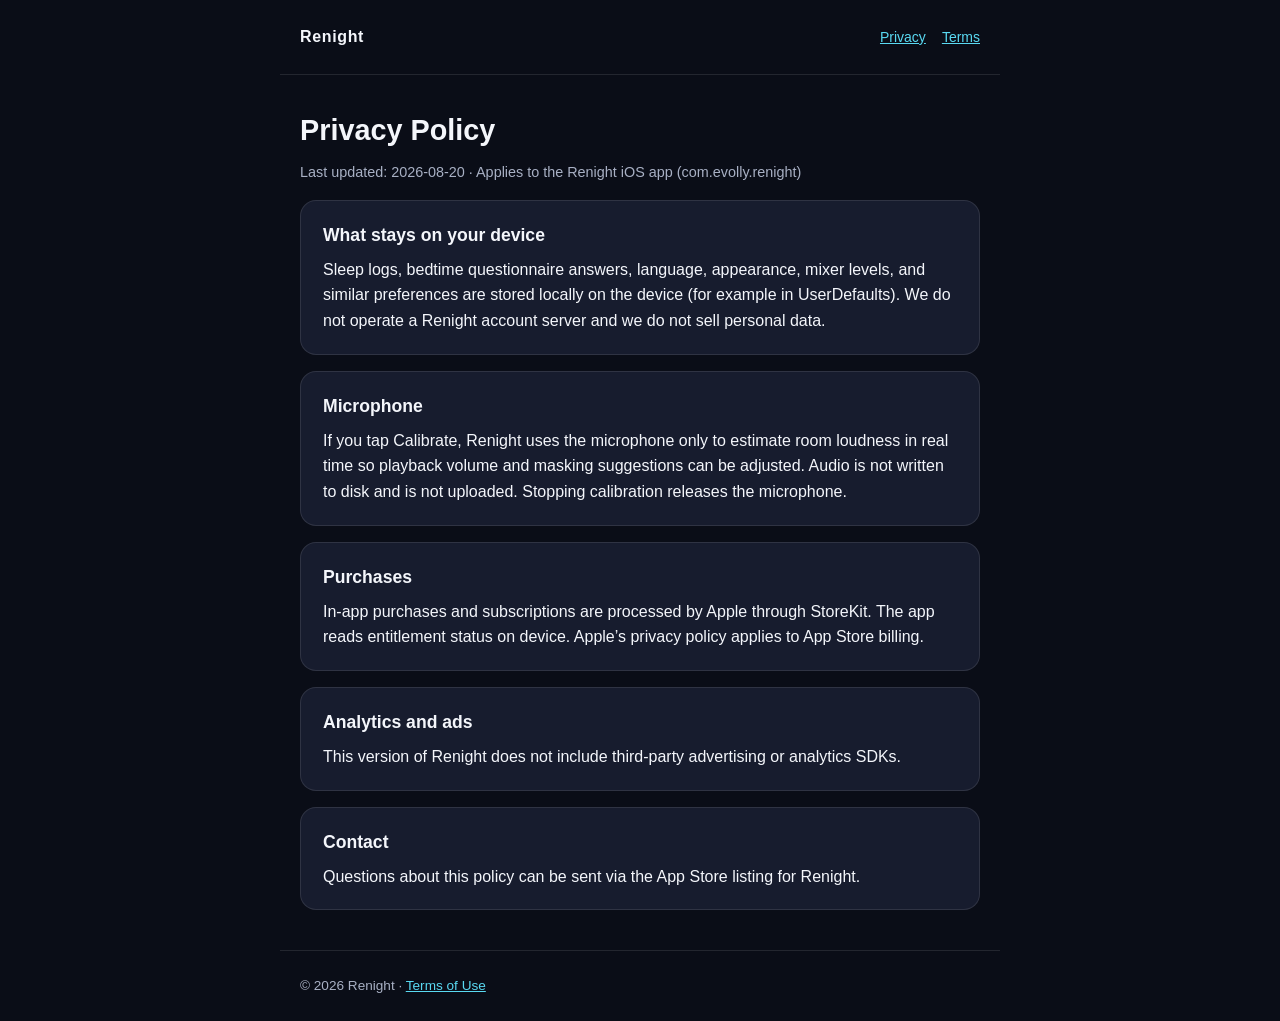
==== privacy.html @ 6c36dea8 "Add Renight privacy policy and terms for GitHub Pages" ====
<!DOCTYPE html>
<html lang="en">
<head>
  <meta charset="utf-8">
  <meta name="viewport" content="width=device-width, initial-scale=1">
  <title>Renight Privacy Policy</title>
  <link rel="stylesheet" href="style.css">
</head>
<body>
  <header>
    <a class="brand" href="./">Renight</a>
    <nav>
      <a href="privacy.html">Privacy</a>
      <a href="terms.html">Terms</a>
    </nav>
  </header>
  <main>
    <h1>Privacy Policy</h1>
    <p class="meta">Last updated: 2026-08-20 · Applies to the Renight iOS app (com.evolly.renight)</p>

    <section class="card">
      <h2>What stays on your device</h2>
      <p>Sleep logs, bedtime questionnaire answers, language, appearance, mixer levels, and similar preferences are stored locally on the device (for example in UserDefaults). We do not operate a Renight account server and we do not sell personal data.</p>
    </section>

    <section class="card">
      <h2>Microphone</h2>
      <p>If you tap Calibrate, Renight uses the microphone only to estimate room loudness in real time so playback volume and masking suggestions can be adjusted. Audio is not written to disk and is not uploaded. Stopping calibration releases the microphone.</p>
    </section>

    <section class="card">
      <h2>Purchases</h2>
      <p>In-app purchases and subscriptions are processed by Apple through StoreKit. The app reads entitlement status on device. Apple’s privacy policy applies to App Store billing.</p>
    </section>

    <section class="card">
      <h2>Analytics and ads</h2>
      <p>This version of Renight does not include third-party advertising or analytics SDKs.</p>
    </section>

    <section class="card">
      <h2>Contact</h2>
      <p>Questions about this policy can be sent via the App Store listing for Renight.</p>
    </section>
  </main>
  <footer>© 2026 Renight · <a href="terms.html">Terms of Use</a></footer>
</body>
</html>
---- style.css ----
:root {
  --bg: #0a0d17;
  --card: #171c2e;
  --text: #f4f6fb;
  --muted: #a8b0c4;
  --accent: #59d9f2;
  --line: rgba(255, 255, 255, 0.1);
}
* { box-sizing: border-box; }
html, body {
  margin: 0;
  background: var(--bg);
  color: var(--text);
  font-family: -apple-system, BlinkMacSystemFont, "Segoe UI", sans-serif;
  line-height: 1.6;
}
body { min-height: 100vh; }
a { color: var(--accent); }
header, main, footer {
  max-width: 720px;
  margin: 0 auto;
  padding: 24px 20px;
}
header {
  display: flex;
  align-items: baseline;
  justify-content: space-between;
  gap: 16px;
  border-bottom: 1px solid var(--line);
}
nav { display: flex; gap: 16px; font-size: 14px; }
.brand { font-weight: 650; letter-spacing: 0.04em; color: var(--text); text-decoration: none; }
h1 { font-size: 1.8rem; margin: 8px 0 8px; }
.meta { color: var(--muted); font-size: 0.9rem; }
.card {
  background: var(--card);
  border: 1px solid var(--line);
  border-radius: 16px;
  padding: 20px 22px;
  margin: 16px 0;
}
h2 { font-size: 1.1rem; margin: 0 0 8px; }
p { margin: 0 0 12px; color: var(--text); }
.card p:last-child { margin-bottom: 0; }
footer { color: var(--muted); font-size: 0.85rem; border-top: 1px solid var(--line); }
.links { display: grid; gap: 12px; margin-top: 24px; }
.links a {
  display: block;
  background: var(--card);
  border: 1px solid var(--line);
  border-radius: 14px;
  padding: 16px 18px;
  text-decoration: none;
  color: var(--text);
}
.links a span { display: block; color: var(--muted); font-size: 0.9rem; margin-top: 4px; }
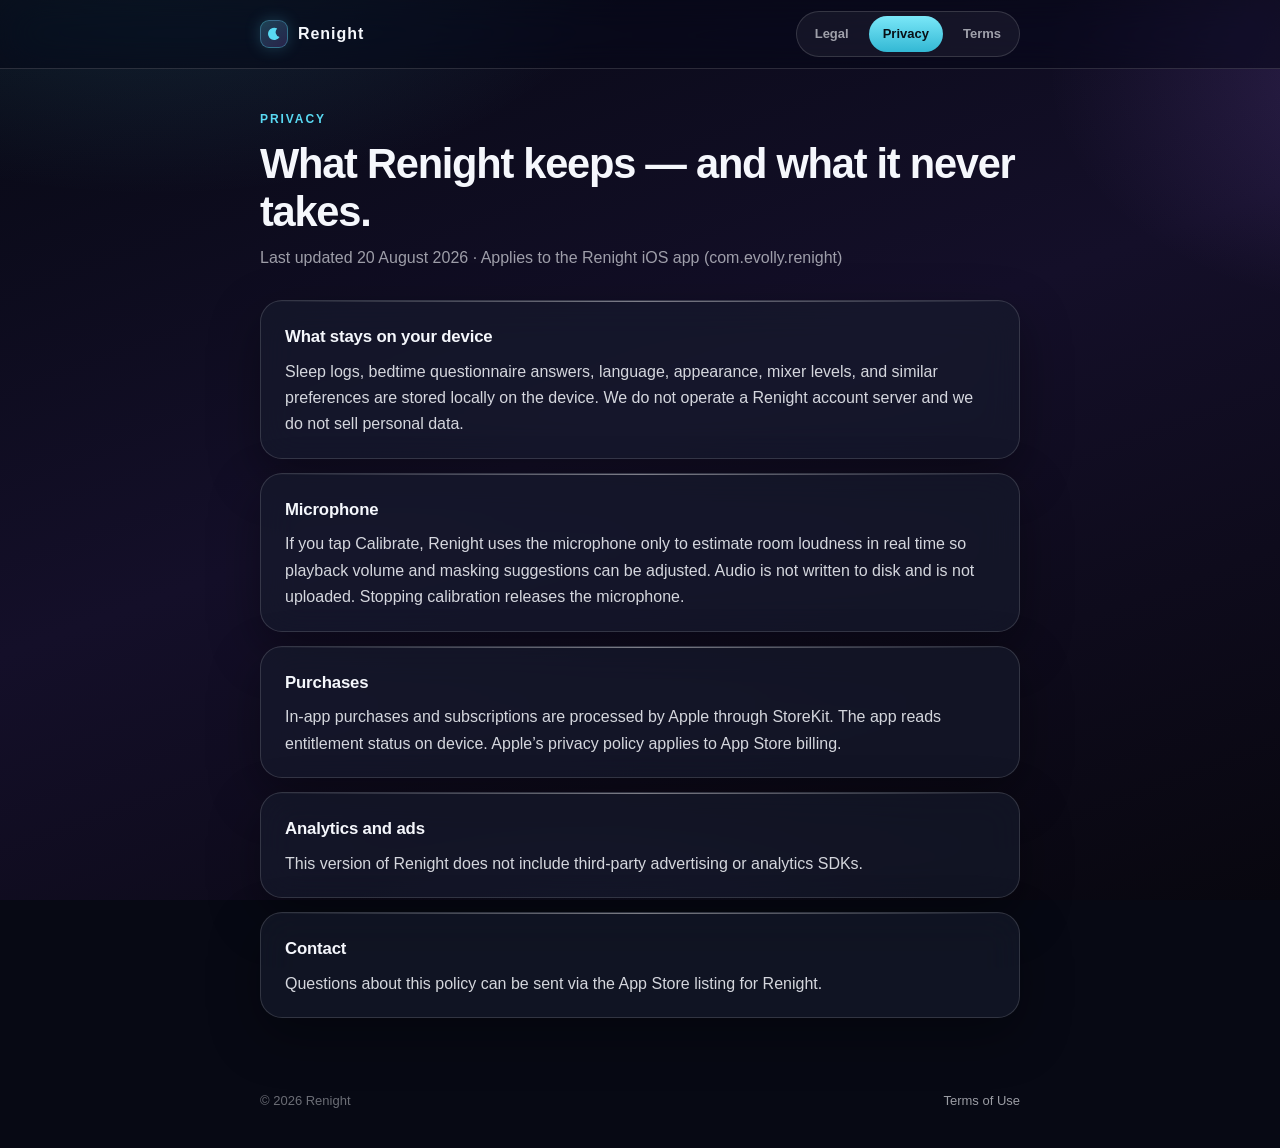
==== commit f0dc6b22: "Restyle legal pages to match Renight glass UI" ====
--- a/privacy.html
+++ b/privacy.html
@@ -7,42 +7,58 @@
   <link rel="stylesheet" href="style.css">
 </head>
 <body>
-  <header>
-    <a class="brand" href="./">Renight</a>
-    <nav>
-      <a href="privacy.html">Privacy</a>
-      <a href="terms.html">Terms</a>
-    </nav>
+  <header class="top">
+    <div class="top-inner">
+      <a class="brand" href="./">
+        <span class="mark" aria-hidden="true">
+          <svg width="16" height="16" viewBox="0 0 16 16" fill="none">
+            <path d="M11.2 2.4A6.2 6.2 0 1 0 13.6 11 5.1 5.1 0 0 1 11.2 2.4Z" fill="#59D9F2"/>
+          </svg>
+        </span>
+        Renight
+      </a>
+      <nav>
+        <a href="./">Legal</a>
+        <a href="privacy.html" class="active">Privacy</a>
+        <a href="terms.html">Terms</a>
+      </nav>
+    </div>
   </header>
+
   <main>
-    <h1>Privacy Policy</h1>
-    <p class="meta">Last updated: 2026-08-20 · Applies to the Renight iOS app (com.evolly.renight)</p>
-
-    <section class="card">
-      <h2>What stays on your device</h2>
-      <p>Sleep logs, bedtime questionnaire answers, language, appearance, mixer levels, and similar preferences are stored locally on the device (for example in UserDefaults). We do not operate a Renight account server and we do not sell personal data.</p>
+    <section class="hero">
+      <div class="kicker">Privacy</div>
+      <h1>What Renight keeps — and what it never takes.</h1>
+      <p class="meta">Last updated 20 August 2026 · Applies to the Renight iOS app (com.evolly.renight)</p>
     </section>
 
-    <section class="card">
-      <h2>Microphone</h2>
-      <p>If you tap Calibrate, Renight uses the microphone only to estimate room loudness in real time so playback volume and masking suggestions can be adjusted. Audio is not written to disk and is not uploaded. Stopping calibration releases the microphone.</p>
-    </section>
+    <div class="stack">
+      <section class="card">
+        <h2>What stays on your device</h2>
+        <p>Sleep logs, bedtime questionnaire answers, language, appearance, mixer levels, and similar preferences are stored locally on the device. We do not operate a Renight account server and we do not sell personal data.</p>
+      </section>
+      <section class="card">
+        <h2>Microphone</h2>
+        <p>If you tap Calibrate, Renight uses the microphone only to estimate room loudness in real time so playback volume and masking suggestions can be adjusted. Audio is not written to disk and is not uploaded. Stopping calibration releases the microphone.</p>
+      </section>
+      <section class="card">
+        <h2>Purchases</h2>
+        <p>In-app purchases and subscriptions are processed by Apple through StoreKit. The app reads entitlement status on device. Apple’s privacy policy applies to App Store billing.</p>
+      </section>
+      <section class="card">
+        <h2>Analytics and ads</h2>
+        <p>This version of Renight does not include third-party advertising or analytics SDKs.</p>
+      </section>
+      <section class="card">
+        <h2>Contact</h2>
+        <p>Questions about this policy can be sent via the App Store listing for Renight.</p>
+      </section>
+    </div>
+  </main>
 
-    <section class="card">
-      <h2>Purchases</h2>
-      <p>In-app purchases and subscriptions are processed by Apple through StoreKit. The app reads entitlement status on device. Apple’s privacy policy applies to App Store billing.</p>
-    </section>
-
-    <section class="card">
-      <h2>Analytics and ads</h2>
-      <p>This version of Renight does not include third-party advertising or analytics SDKs.</p>
-    </section>
-
-    <section class="card">
-      <h2>Contact</h2>
-      <p>Questions about this policy can be sent via the App Store listing for Renight.</p>
-    </section>
-  </main>
-  <footer>© 2026 Renight · <a href="terms.html">Terms of Use</a></footer>
+  <footer class="site-foot">
+    <span>© 2026 Renight</span>
+    <a href="terms.html">Terms of Use</a>
+  </footer>
 </body>
 </html>
--- a/style.css
+++ b/style.css
@@ -1,56 +1,242 @@
 :root {
-  --bg: #0a0d17;
-  --card: #171c2e;
-  --text: #f4f6fb;
-  --muted: #a8b0c4;
+  --bg-1: #070914;
+  --bg-2: #140f29;
+  --bg-3: #08070f;
+  --glass: rgba(23, 28, 46, 0.62);
+  --glass-strong: rgba(18, 22, 38, 0.82);
+  --text: #f5f7fc;
+  --muted: rgba(245, 247, 252, 0.62);
+  --faint: rgba(245, 247, 252, 0.42);
   --accent: #59d9f2;
-  --line: rgba(255, 255, 255, 0.1);
-}
+  --accent-deep: #33b8d4;
+  --violet: #ad73fa;
+  --gold: #fac759;
+  --stroke: rgba(255, 255, 255, 0.14);
+  --shadow: 0 18px 50px rgba(0, 0, 0, 0.35);
+  --radius: 22px;
+  --max: 760px;
+}
+
 * { box-sizing: border-box; }
+
 html, body {
   margin: 0;
-  background: var(--bg);
+  min-height: 100%;
   color: var(--text);
-  font-family: -apple-system, BlinkMacSystemFont, "Segoe UI", sans-serif;
-  line-height: 1.6;
-}
-body { min-height: 100vh; }
-a { color: var(--accent); }
-header, main, footer {
-  max-width: 720px;
+  font-family: "SF Pro Text", "SF Pro Display", -apple-system, BlinkMacSystemFont, "Segoe UI", sans-serif;
+  line-height: 1.65;
+  background: var(--bg-1);
+}
+
+body {
+  background:
+    radial-gradient(900px 520px at 12% -10%, rgba(89, 217, 242, 0.16), transparent 55%),
+    radial-gradient(720px 480px at 110% 8%, rgba(173, 115, 250, 0.18), transparent 50%),
+    radial-gradient(700px 500px at 50% 120%, rgba(115, 140, 250, 0.12), transparent 55%),
+    linear-gradient(160deg, var(--bg-1), var(--bg-2) 48%, var(--bg-3));
+  background-attachment: fixed;
+}
+
+.wrap {
+  width: min(var(--max), calc(100% - 32px));
   margin: 0 auto;
-  padding: 24px 20px;
-}
-header {
-  display: flex;
-  align-items: baseline;
+}
+
+.top {
+  position: sticky;
+  top: 0;
+  z-index: 10;
+  backdrop-filter: blur(22px) saturate(140%);
+  -webkit-backdrop-filter: blur(22px) saturate(140%);
+  background: rgba(7, 9, 20, 0.55);
+  border-bottom: 1px solid var(--stroke);
+}
+
+.top-inner {
+  width: min(var(--max), calc(100% - 32px));
+  margin: 0 auto;
+  display: flex;
+  align-items: center;
   justify-content: space-between;
   gap: 16px;
-  border-bottom: 1px solid var(--line);
-}
-nav { display: flex; gap: 16px; font-size: 14px; }
-.brand { font-weight: 650; letter-spacing: 0.04em; color: var(--text); text-decoration: none; }
-h1 { font-size: 1.8rem; margin: 8px 0 8px; }
-.meta { color: var(--muted); font-size: 0.9rem; }
+  min-height: 68px;
+}
+
+.brand {
+  display: flex;
+  align-items: center;
+  gap: 10px;
+  color: var(--text);
+  text-decoration: none;
+  font-weight: 650;
+  letter-spacing: 0.06em;
+}
+
+.mark {
+  width: 28px;
+  height: 28px;
+  display: grid;
+  place-items: center;
+  border-radius: 9px;
+  background: linear-gradient(145deg, rgba(89, 217, 242, 0.25), rgba(173, 115, 250, 0.2));
+  border: 1px solid rgba(89, 217, 242, 0.35);
+  box-shadow: 0 0 16px rgba(89, 217, 242, 0.22);
+}
+
+.mark svg { display: block; }
+
+nav {
+  display: flex;
+  gap: 6px;
+  padding: 4px;
+  border-radius: 999px;
+  background: rgba(255, 255, 255, 0.05);
+  border: 1px solid var(--stroke);
+}
+
+nav a {
+  color: var(--muted);
+  text-decoration: none;
+  font-size: 13px;
+  font-weight: 550;
+  padding: 7px 14px;
+  border-radius: 999px;
+}
+
+nav a:hover { color: var(--text); }
+nav a.active {
+  color: #081016;
+  background: linear-gradient(180deg, #7ae7f8, var(--accent-deep));
+}
+
+main {
+  width: min(var(--max), calc(100% - 32px));
+  margin: 0 auto;
+  padding: 36px 0 72px;
+}
+
+.hero {
+  margin-bottom: 28px;
+}
+
+.kicker {
+  display: inline-flex;
+  align-items: center;
+  gap: 8px;
+  color: var(--accent);
+  font-size: 12px;
+  font-weight: 650;
+  letter-spacing: 0.16em;
+  text-transform: uppercase;
+  margin-bottom: 10px;
+}
+
+h1 {
+  margin: 0 0 10px;
+  font-size: clamp(1.9rem, 4vw, 2.6rem);
+  line-height: 1.15;
+  letter-spacing: -0.03em;
+  font-weight: 700;
+}
+
+.meta {
+  color: var(--muted);
+  margin: 0;
+  max-width: 42em;
+}
+
+.stack { display: grid; gap: 14px; }
+
 .card {
-  background: var(--card);
-  border: 1px solid var(--line);
-  border-radius: 16px;
-  padding: 20px 22px;
-  margin: 16px 0;
-}
-h2 { font-size: 1.1rem; margin: 0 0 8px; }
-p { margin: 0 0 12px; color: var(--text); }
+  position: relative;
+  overflow: hidden;
+  background: var(--glass);
+  border: 1px solid var(--stroke);
+  border-radius: var(--radius);
+  padding: 22px 24px 20px;
+  box-shadow: var(--shadow);
+  backdrop-filter: blur(18px);
+  -webkit-backdrop-filter: blur(18px);
+}
+
+.card::before {
+  content: "";
+  position: absolute;
+  inset: 0 0 auto;
+  height: 1px;
+  background: linear-gradient(90deg, transparent, rgba(255,255,255,0.45), transparent);
+}
+
+h2 {
+  margin: 0 0 8px;
+  font-size: 1.05rem;
+  letter-spacing: -0.01em;
+}
+
+p {
+  margin: 0 0 12px;
+  color: rgba(245, 247, 252, 0.86);
+}
+
 .card p:last-child { margin-bottom: 0; }
-footer { color: var(--muted); font-size: 0.85rem; border-top: 1px solid var(--line); }
-.links { display: grid; gap: 12px; margin-top: 24px; }
-.links a {
-  display: block;
-  background: var(--card);
-  border: 1px solid var(--line);
-  border-radius: 14px;
-  padding: 16px 18px;
+
+.links {
+  display: grid;
+  grid-template-columns: 1fr 1fr;
+  gap: 14px;
+  margin-top: 8px;
+}
+
+.tile {
+  display: flex;
+  flex-direction: column;
+  gap: 8px;
+  min-height: 168px;
+  padding: 22px;
   text-decoration: none;
   color: var(--text);
-}
-.links a span { display: block; color: var(--muted); font-size: 0.9rem; margin-top: 4px; }
+  background: var(--glass);
+  border: 1px solid var(--stroke);
+  border-radius: var(--radius);
+  box-shadow: var(--shadow);
+  backdrop-filter: blur(18px);
+  transition: transform 0.2s ease, border-color 0.2s ease;
+}
+
+.tile:hover {
+  transform: translateY(-2px);
+  border-color: rgba(89, 217, 242, 0.45);
+}
+
+.tile strong {
+  font-size: 1.15rem;
+  letter-spacing: -0.02em;
+}
+
+.tile span { color: var(--muted); font-size: 0.95rem; }
+.tile em {
+  margin-top: auto;
+  font-style: normal;
+  color: var(--accent);
+  font-size: 13px;
+  font-weight: 600;
+}
+
+.site-foot {
+  width: min(var(--max), calc(100% - 32px));
+  margin: 0 auto 36px;
+  color: var(--faint);
+  font-size: 13px;
+  display: flex;
+  justify-content: space-between;
+  gap: 12px;
+  flex-wrap: wrap;
+}
+
+.site-foot a { color: var(--muted); text-decoration: none; }
+.site-foot a:hover { color: var(--accent); }
+
+@media (max-width: 640px) {
+  .links { grid-template-columns: 1fr; }
+  nav a { padding: 7px 11px; }
+}
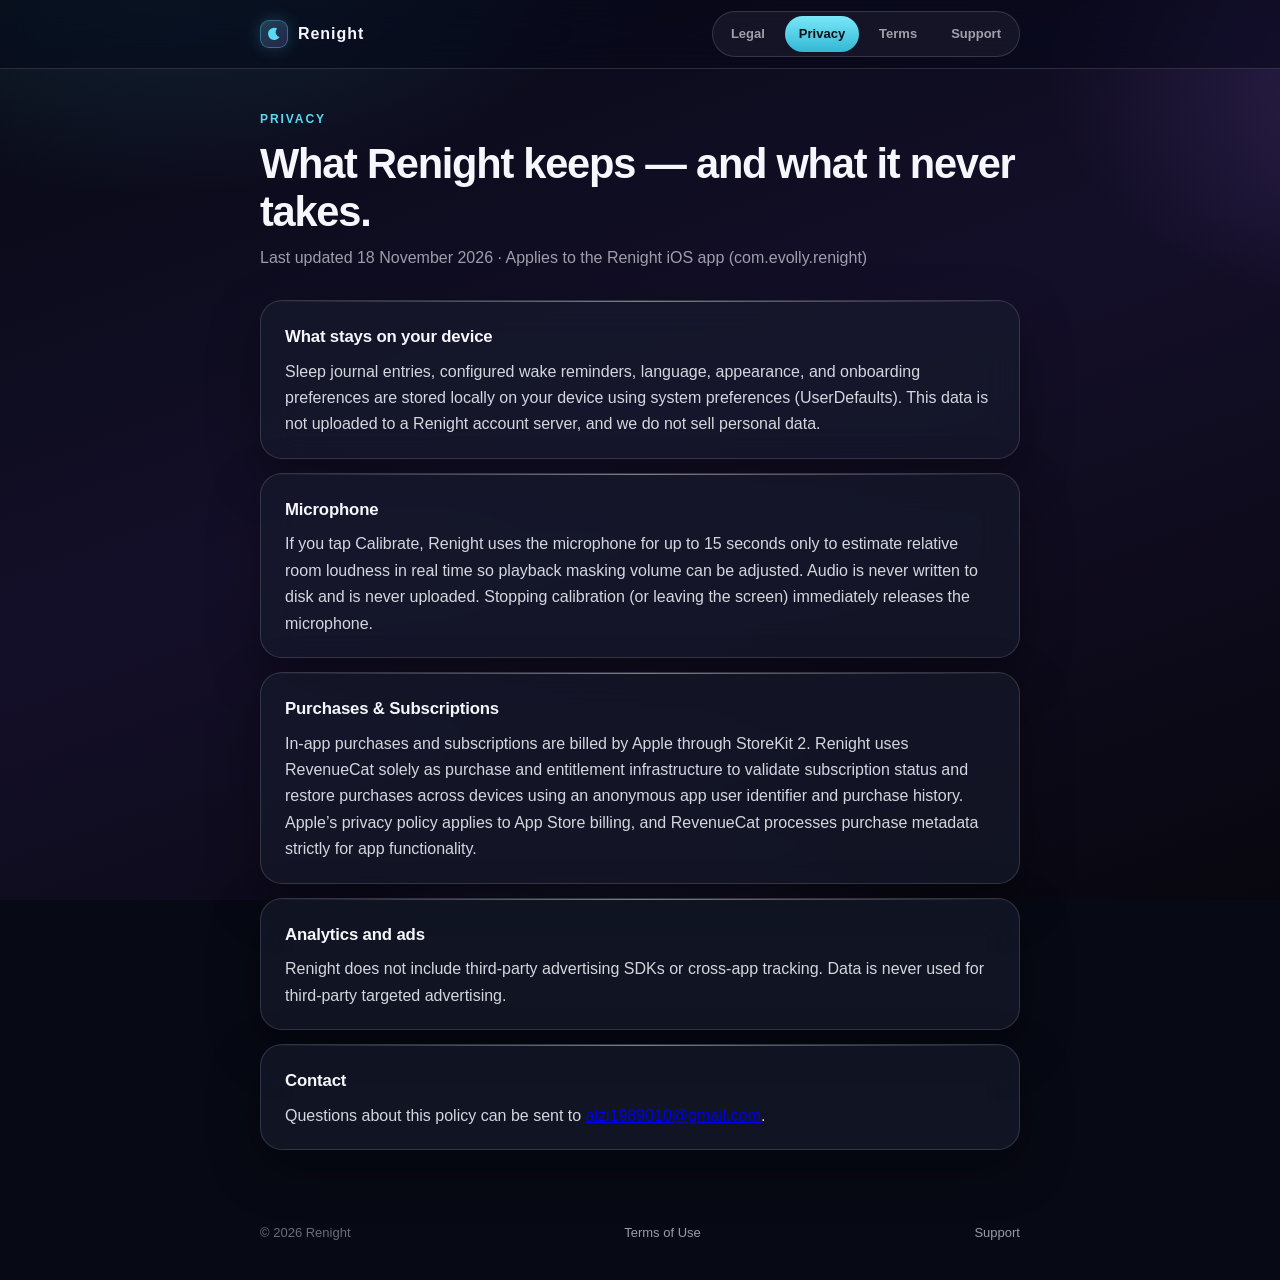
==== commit 9dcb604c: "Add support page and sync legal disclosures for Renight 2.1" ====
--- a/privacy.html
+++ b/privacy.html
@@ -21,6 +21,7 @@
         <a href="./">Legal</a>
         <a href="privacy.html" class="active">Privacy</a>
         <a href="terms.html">Terms</a>
+        <a href="support.html">Support</a>
       </nav>
     </div>
   </header>
@@ -29,29 +30,29 @@
     <section class="hero">
       <div class="kicker">Privacy</div>
       <h1>What Renight keeps — and what it never takes.</h1>
-      <p class="meta">Last updated 20 August 2026 · Applies to the Renight iOS app (com.evolly.renight)</p>
+      <p class="meta">Last updated 18 November 2026 · Applies to the Renight iOS app (com.evolly.renight)</p>
     </section>
 
     <div class="stack">
       <section class="card">
         <h2>What stays on your device</h2>
-        <p>Sleep logs, bedtime questionnaire answers, language, appearance, mixer levels, and similar preferences are stored locally on the device. We do not operate a Renight account server and we do not sell personal data.</p>
+        <p>Sleep journal entries, configured wake reminders, language, appearance, and onboarding preferences are stored locally on your device using system preferences (UserDefaults). This data is not uploaded to a Renight account server, and we do not sell personal data.</p>
       </section>
       <section class="card">
         <h2>Microphone</h2>
-        <p>If you tap Calibrate, Renight uses the microphone only to estimate room loudness in real time so playback volume and masking suggestions can be adjusted. Audio is not written to disk and is not uploaded. Stopping calibration releases the microphone.</p>
+        <p>If you tap Calibrate, Renight uses the microphone for up to 15 seconds only to estimate relative room loudness in real time so playback masking volume can be adjusted. Audio is never written to disk and is never uploaded. Stopping calibration (or leaving the screen) immediately releases the microphone.</p>
       </section>
       <section class="card">
-        <h2>Purchases</h2>
-        <p>In-app purchases and subscriptions are processed by Apple through StoreKit. The app reads entitlement status on device. Apple’s privacy policy applies to App Store billing.</p>
+        <h2>Purchases &amp; Subscriptions</h2>
+        <p>In-app purchases and subscriptions are billed by Apple through StoreKit 2. Renight uses RevenueCat solely as purchase and entitlement infrastructure to validate subscription status and restore purchases across devices using an anonymous app user identifier and purchase history. Apple’s privacy policy applies to App Store billing, and RevenueCat processes purchase metadata strictly for app functionality.</p>
       </section>
       <section class="card">
         <h2>Analytics and ads</h2>
-        <p>This version of Renight does not include third-party advertising or analytics SDKs.</p>
+        <p>Renight does not include third-party advertising SDKs or cross-app tracking. Data is never used for third-party targeted advertising.</p>
       </section>
       <section class="card">
         <h2>Contact</h2>
-        <p>Questions about this policy can be sent via the App Store listing for Renight.</p>
+        <p>Questions about this policy can be sent to <a href="mailto:aizi1989010@gmail.com">aizi1989010@gmail.com</a>.</p>
       </section>
     </div>
   </main>
@@ -59,6 +60,7 @@
   <footer class="site-foot">
     <span>© 2026 Renight</span>
     <a href="terms.html">Terms of Use</a>
+    <a href="support.html">Support</a>
   </footer>
 </body>
 </html>
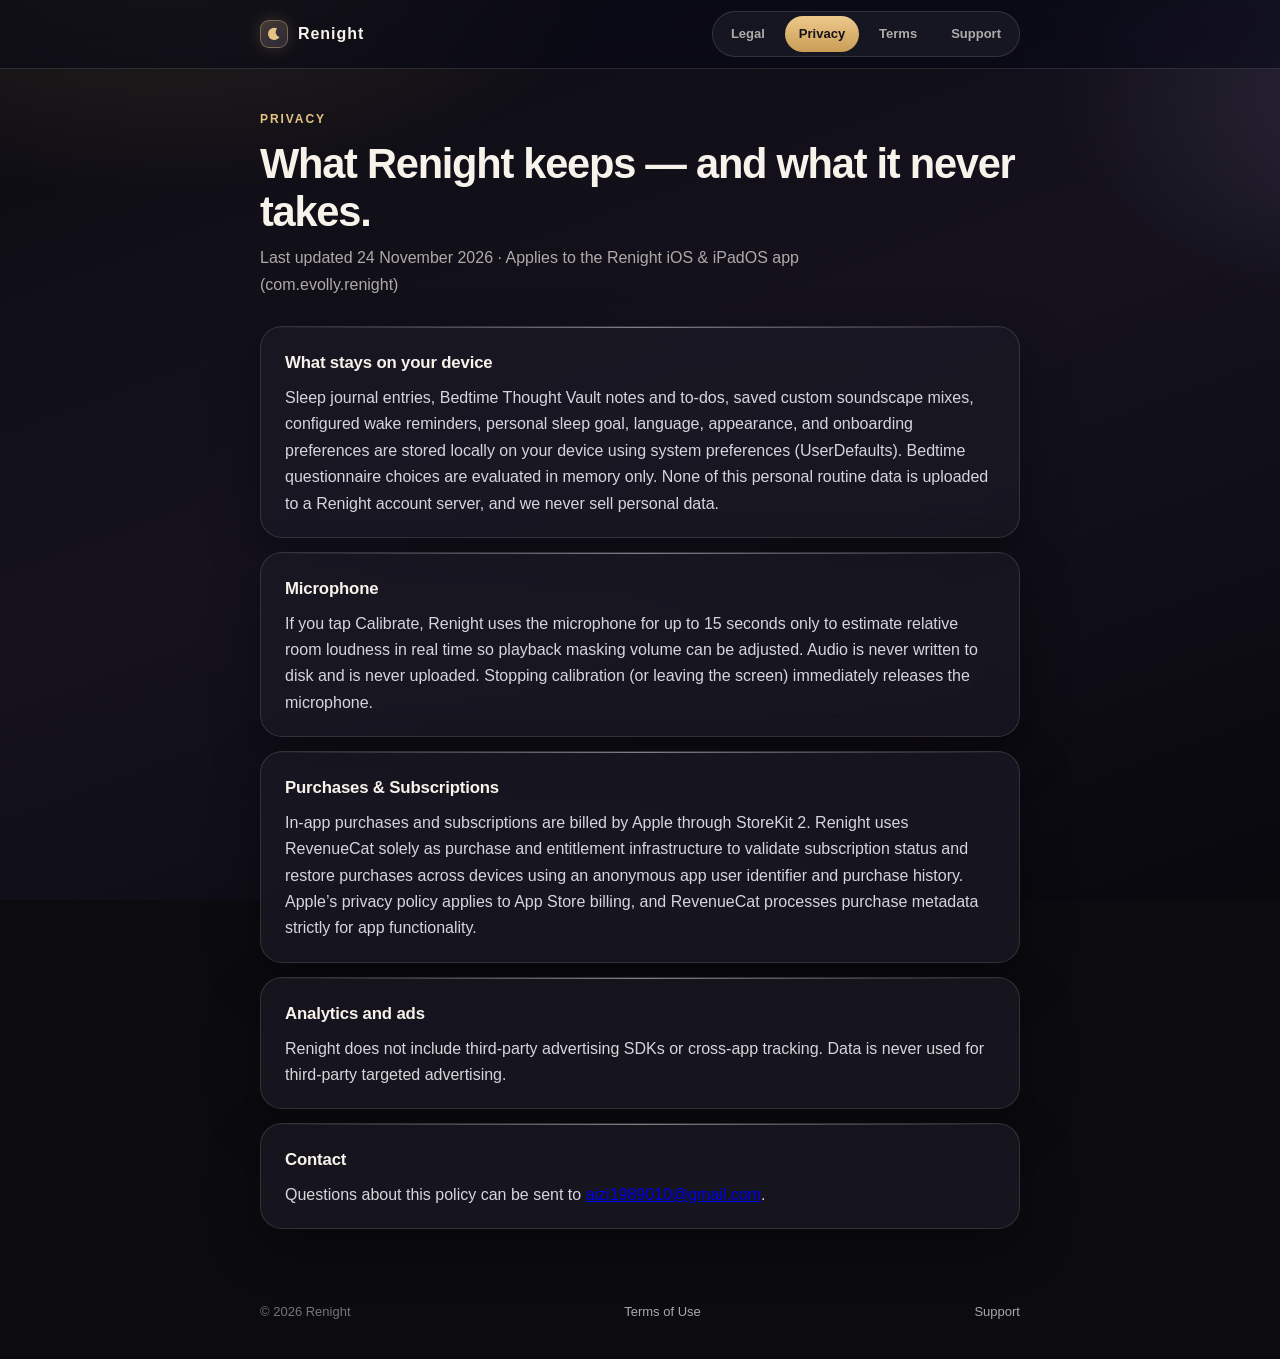
==== commit 0468152e: "更新法务与支持页至2.2暖月光视觉并补全本机私密存储说明" ====
--- a/privacy.html
+++ b/privacy.html
@@ -12,7 +12,7 @@
       <a class="brand" href="./">
         <span class="mark" aria-hidden="true">
           <svg width="16" height="16" viewBox="0 0 16 16" fill="none">
-            <path d="M11.2 2.4A6.2 6.2 0 1 0 13.6 11 5.1 5.1 0 0 1 11.2 2.4Z" fill="#59D9F2"/>
+            <path d="M11.2 2.4A6.2 6.2 0 1 0 13.6 11 5.1 5.1 0 0 1 11.2 2.4Z" fill="#E6C285"/>
           </svg>
         </span>
         Renight
@@ -30,13 +30,13 @@
     <section class="hero">
       <div class="kicker">Privacy</div>
       <h1>What Renight keeps — and what it never takes.</h1>
-      <p class="meta">Last updated 18 November 2026 · Applies to the Renight iOS app (com.evolly.renight)</p>
+      <p class="meta">Last updated 24 November 2026 · Applies to the Renight iOS &amp; iPadOS app (com.evolly.renight)</p>
     </section>
 
     <div class="stack">
       <section class="card">
         <h2>What stays on your device</h2>
-        <p>Sleep journal entries, configured wake reminders, language, appearance, and onboarding preferences are stored locally on your device using system preferences (UserDefaults). This data is not uploaded to a Renight account server, and we do not sell personal data.</p>
+        <p>Sleep journal entries, Bedtime Thought Vault notes and to-dos, saved custom soundscape mixes, configured wake reminders, personal sleep goal, language, appearance, and onboarding preferences are stored locally on your device using system preferences (UserDefaults). Bedtime questionnaire choices are evaluated in memory only. None of this personal routine data is uploaded to a Renight account server, and we never sell personal data.</p>
       </section>
       <section class="card">
         <h2>Microphone</h2>
--- a/style.css
+++ b/style.css
@@ -1,18 +1,18 @@
 :root {
-  --bg-1: #070914;
-  --bg-2: #140f29;
-  --bg-3: #08070f;
-  --glass: rgba(23, 28, 46, 0.62);
-  --glass-strong: rgba(18, 22, 38, 0.82);
-  --text: #f5f7fc;
-  --muted: rgba(245, 247, 252, 0.62);
-  --faint: rgba(245, 247, 252, 0.42);
-  --accent: #59d9f2;
-  --accent-deep: #33b8d4;
-  --violet: #ad73fa;
-  --gold: #fac759;
-  --stroke: rgba(255, 255, 255, 0.14);
-  --shadow: 0 18px 50px rgba(0, 0, 0, 0.35);
+  --bg-1: #0c0b10;
+  --bg-2: #15121e;
+  --bg-3: #09080d;
+  --glass: rgba(27, 25, 36, 0.72);
+  --glass-strong: rgba(20, 18, 28, 0.88);
+  --text: #f7f3eb;
+  --muted: rgba(247, 243, 235, 0.68);
+  --faint: rgba(247, 243, 235, 0.45);
+  --accent: #e6c285;
+  --accent-deep: #c99d55;
+  --violet: #b09ed8;
+  --gold: #edc98c;
+  --stroke: rgba(247, 243, 235, 0.13);
+  --shadow: 0 18px 50px rgba(0, 0, 0, 0.38);
   --radius: 22px;
   --max: 760px;
 }
@@ -30,9 +30,9 @@
 
 body {
   background:
-    radial-gradient(900px 520px at 12% -10%, rgba(89, 217, 242, 0.16), transparent 55%),
-    radial-gradient(720px 480px at 110% 8%, rgba(173, 115, 250, 0.18), transparent 50%),
-    radial-gradient(700px 500px at 50% 120%, rgba(115, 140, 250, 0.12), transparent 55%),
+    radial-gradient(900px 520px at 12% -10%, rgba(230, 194, 133, 0.15), transparent 55%),
+    radial-gradient(720px 480px at 110% 8%, rgba(176, 158, 216, 0.16), transparent 50%),
+    radial-gradient(700px 500px at 50% 120%, rgba(158, 174, 209, 0.12), transparent 55%),
     linear-gradient(160deg, var(--bg-1), var(--bg-2) 48%, var(--bg-3));
   background-attachment: fixed;
 }
@@ -78,9 +78,9 @@
   display: grid;
   place-items: center;
   border-radius: 9px;
-  background: linear-gradient(145deg, rgba(89, 217, 242, 0.25), rgba(173, 115, 250, 0.2));
-  border: 1px solid rgba(89, 217, 242, 0.35);
-  box-shadow: 0 0 16px rgba(89, 217, 242, 0.22);
+  background: linear-gradient(145deg, rgba(230, 194, 133, 0.24), rgba(176, 158, 216, 0.18));
+  border: 1px solid rgba(230, 194, 133, 0.38);
+  box-shadow: 0 0 16px rgba(230, 194, 133, 0.2);
 }
 
 .mark svg { display: block; }
@@ -105,8 +105,8 @@
 
 nav a:hover { color: var(--text); }
 nav a.active {
-  color: #081016;
-  background: linear-gradient(180deg, #7ae7f8, var(--accent-deep));
+  color: #141118;
+  background: linear-gradient(180deg, #edc98c, var(--accent-deep));
 }
 
 main {
@@ -205,7 +205,7 @@
 
 .tile:hover {
   transform: translateY(-2px);
-  border-color: rgba(89, 217, 242, 0.45);
+  border-color: rgba(230, 194, 133, 0.45);
 }
 
 .tile strong {
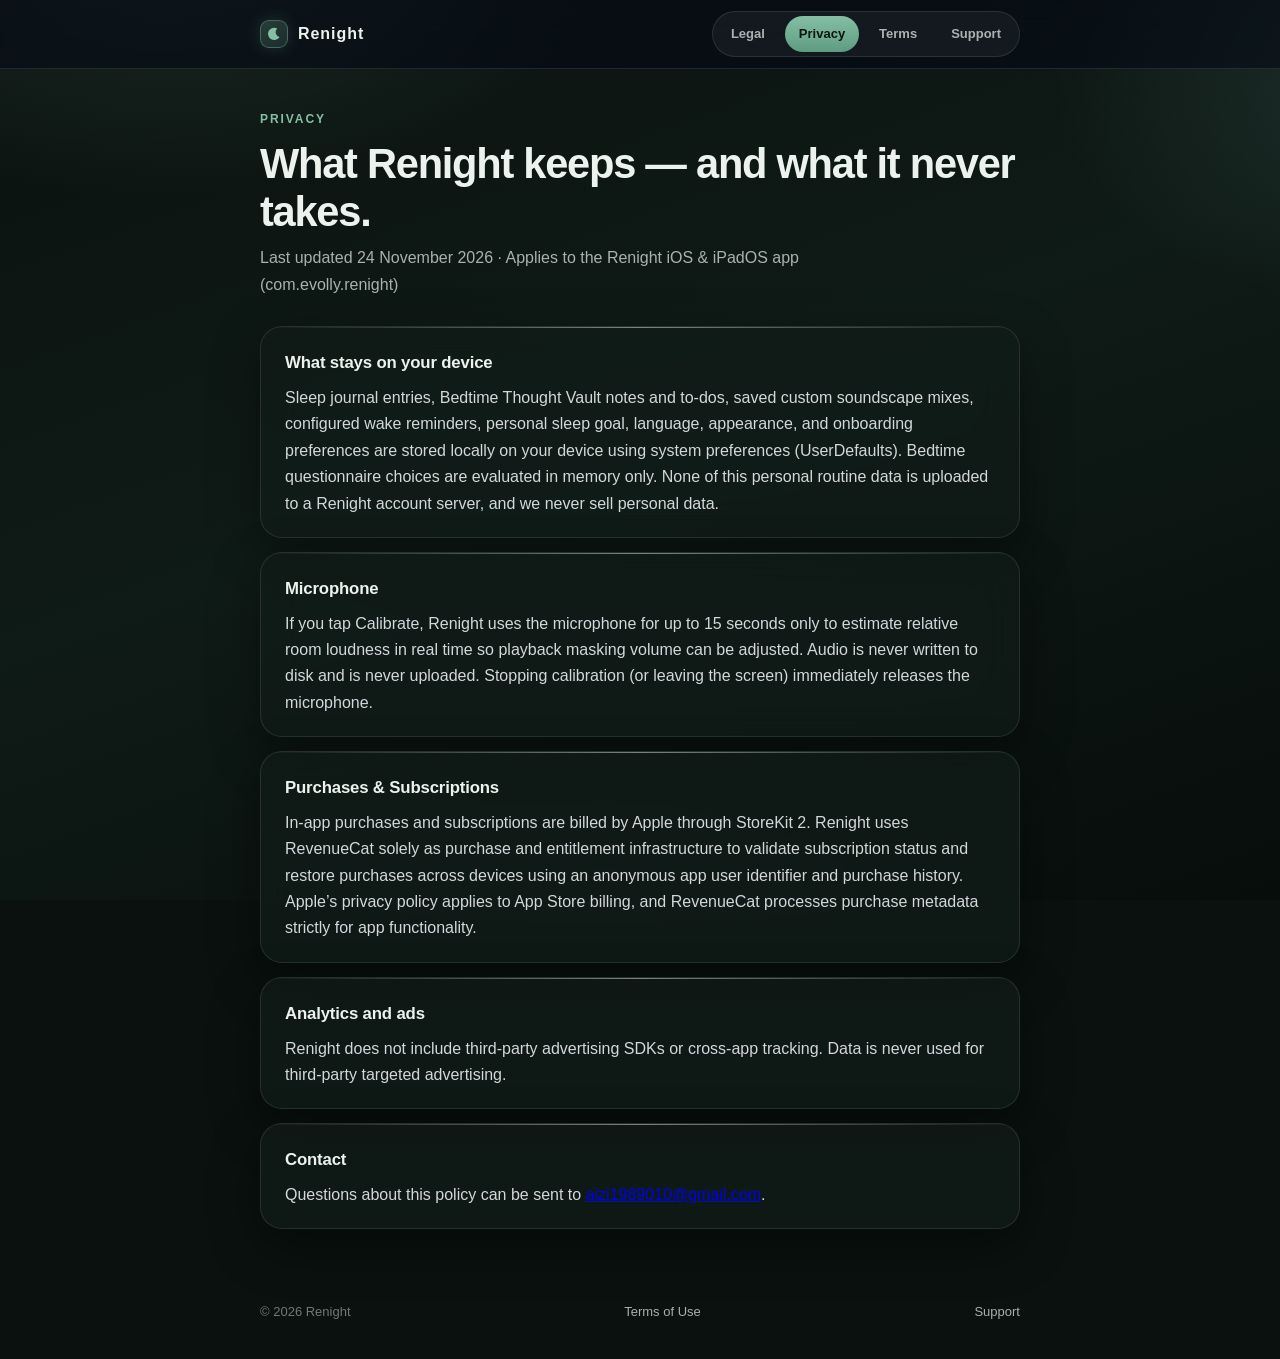
==== commit 498ef30f: "升级独立法务与支持站为京都夜雨苔绿（Kyoto Moss）视觉主题" ====
--- a/privacy.html
+++ b/privacy.html
@@ -12,7 +12,7 @@
       <a class="brand" href="./">
         <span class="mark" aria-hidden="true">
           <svg width="16" height="16" viewBox="0 0 16 16" fill="none">
-            <path d="M11.2 2.4A6.2 6.2 0 1 0 13.6 11 5.1 5.1 0 0 1 11.2 2.4Z" fill="#E6C285"/>
+            <path d="M11.2 2.4A6.2 6.2 0 1 0 13.6 11 5.1 5.1 0 0 1 11.2 2.4Z" fill="#84BFA4"/>
           </svg>
         </span>
         Renight
--- a/style.css
+++ b/style.css
@@ -1,17 +1,17 @@
 :root {
-  --bg-1: #0c0b10;
-  --bg-2: #15121e;
-  --bg-3: #09080d;
-  --glass: rgba(27, 25, 36, 0.72);
-  --glass-strong: rgba(20, 18, 28, 0.88);
-  --text: #f7f3eb;
-  --muted: rgba(247, 243, 235, 0.68);
-  --faint: rgba(247, 243, 235, 0.45);
-  --accent: #e6c285;
-  --accent-deep: #c99d55;
-  --violet: #b09ed8;
-  --gold: #edc98c;
-  --stroke: rgba(247, 243, 235, 0.13);
+  --bg-1: #0a110f;
+  --bg-2: #0f1b17;
+  --bg-3: #070d0b;
+  --glass: rgba(17, 29, 24, 0.72);
+  --glass-strong: rgba(13, 23, 19, 0.88);
+  --text: #ecf3ef;
+  --muted: rgba(236, 243, 239, 0.70);
+  --faint: rgba(236, 243, 239, 0.46);
+  --accent: #84bfa4;
+  --accent-deep: #5e9c80;
+  --violet: #7bb0a8;
+  --gold: #d4a373;
+  --stroke: rgba(199, 230, 214, 0.12);
   --shadow: 0 18px 50px rgba(0, 0, 0, 0.38);
   --radius: 22px;
   --max: 760px;
@@ -30,9 +30,9 @@
 
 body {
   background:
-    radial-gradient(900px 520px at 12% -10%, rgba(230, 194, 133, 0.15), transparent 55%),
-    radial-gradient(720px 480px at 110% 8%, rgba(176, 158, 216, 0.16), transparent 50%),
-    radial-gradient(700px 500px at 50% 120%, rgba(158, 174, 209, 0.12), transparent 55%),
+    radial-gradient(900px 520px at 12% -10%, rgba(132, 191, 164, 0.16), transparent 55%),
+    radial-gradient(720px 480px at 110% 8%, rgba(123, 176, 168, 0.14), transparent 50%),
+    radial-gradient(700px 500px at 50% 120%, rgba(212, 163, 115, 0.10), transparent 55%),
     linear-gradient(160deg, var(--bg-1), var(--bg-2) 48%, var(--bg-3));
   background-attachment: fixed;
 }
@@ -78,9 +78,9 @@
   display: grid;
   place-items: center;
   border-radius: 9px;
-  background: linear-gradient(145deg, rgba(230, 194, 133, 0.24), rgba(176, 158, 216, 0.18));
-  border: 1px solid rgba(230, 194, 133, 0.38);
-  box-shadow: 0 0 16px rgba(230, 194, 133, 0.2);
+  background: linear-gradient(145deg, rgba(132, 191, 164, 0.24), rgba(123, 176, 168, 0.16));
+  border: 1px solid rgba(132, 191, 164, 0.38);
+  box-shadow: 0 0 16px rgba(132, 191, 164, 0.18);
 }
 
 .mark svg { display: block; }
@@ -105,8 +105,8 @@
 
 nav a:hover { color: var(--text); }
 nav a.active {
-  color: #141118;
-  background: linear-gradient(180deg, #edc98c, var(--accent-deep));
+  color: #0a1611;
+  background: linear-gradient(180deg, #84bfa4, var(--accent-deep));
 }
 
 main {
